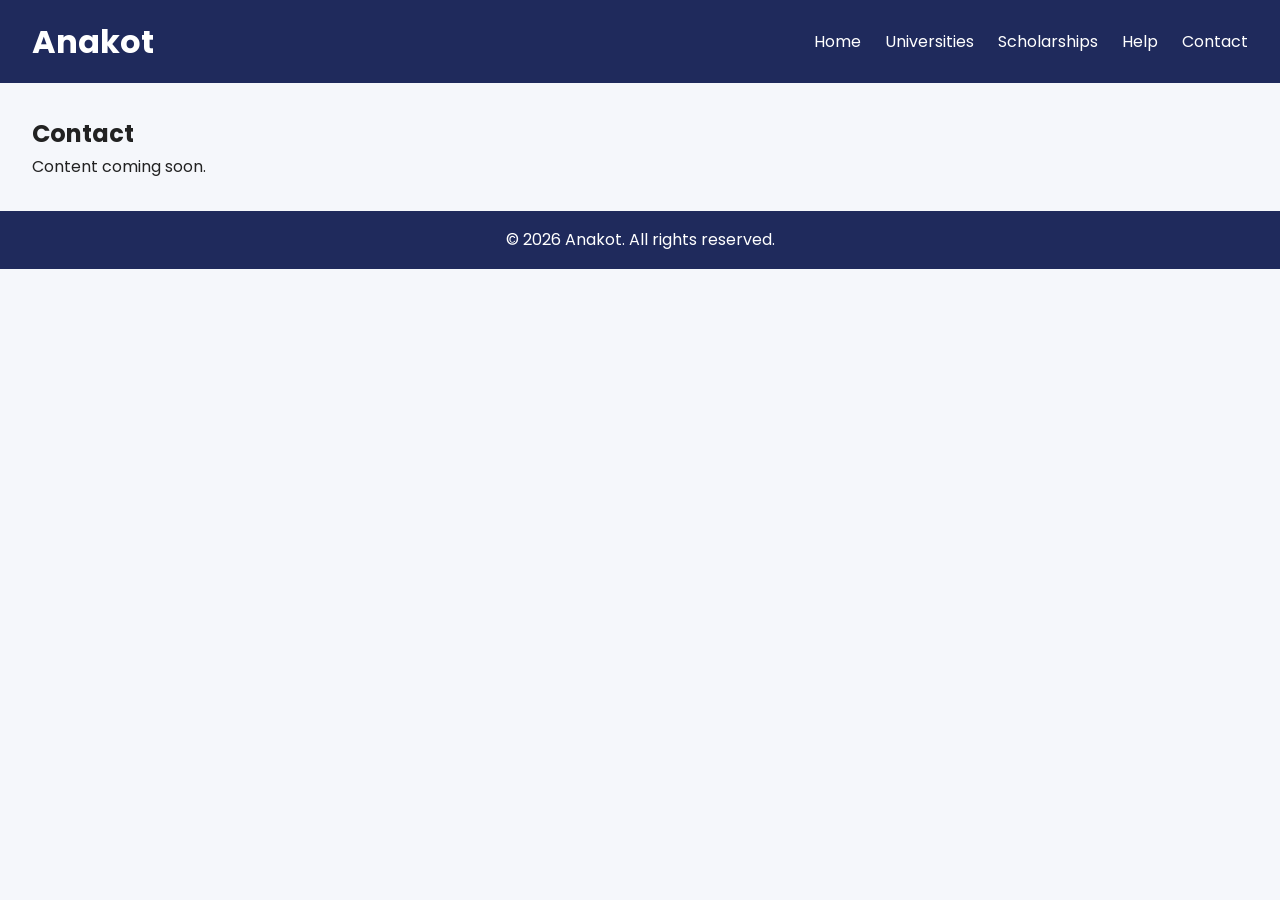
==== contact.html @ ce78c789 "Add Home page and page skeletons" ====
<!DOCTYPE html>
<html lang="en">
<head>
  <meta charset="UTF-8">
  <meta name="viewport" content="width=device-width, initial-scale=1.0">
  <title>Anakot - Home</title>
  <link rel="stylesheet" href="style.css">
</head>
<body>
  <header>
    <h1>Anakot</h1>
    <nav>
      <ul>
        <li><a href="index.html">Home</a></li>
        <li><a href="universities.html">Universities</a></li>
        <li><a href="scholarships.html">Scholarships</a></li>
        <li><a href="help.html">Help</a></li>
        <li><a href="contact.html">Contact</a></li>
      </ul>
    </nav>
  </header>

    <main>
      <section>
        <h2>Contact</h2>
        <p>Content coming soon.</p>
      </section>
    </main>

  <footer>
    <p>&copy; 2026 Anakot. All rights reserved.</p>
  </footer>
</body>
</html>
---- style.css ----
@import url("https://fonts.googleapis.com/css2?family=Poppins:wght@400;600;700&display=swap");

:root {
  --navy: #1f2a5c;
  --accent: #e63946;
  --bg: #f5f7fb;
  --text: #222222;
}

* {
  box-sizing: border-box;
  margin: 0;
  padding: 0;
}

body {
  font-family: "Poppins", sans-serif;
  color: var(--text);
  background: var(--bg);
  line-height: 1.6;
}

header {
  background: var(--navy);
  color: #ffffff;
  padding: 1rem 2rem;
  display: flex;
  justify-content: space-between;
  align-items: center;
}

nav ul {
  list-style: none;
  display: flex;
  gap: 1.5rem;
}

nav a {
  color: #ffffff;
  text-decoration: none;
}

nav a:visited {
  color: #c9cff0;
}

nav a:hover {
  color: var(--accent);
  text-decoration: underline;
}

nav a:active {
  color: #ffd166;
}

main {
  padding: 2rem;
}

footer {
  background: var(--navy);
  color: #ffffff;
  text-align: center;
  padding: 1rem;
}

/* ---------- Buttons ---------- */
.btn {
  display: inline-block;
  background: var(--accent);
  border: 2px solid var(--accent);
  padding: 0.75rem 1.5rem;
  border-radius: 0.5rem;
  text-decoration: none;
  font-weight: 600;
}

.btn:link,
.btn:visited {
  color: #ffffff;
}

.btn:hover {
  background: #ffffff;
  color: var(--accent);
}

.btn:active {
  transform: scale(0.97);
}

/* ---------- Hero ---------- */
.hero {
  background: linear-gradient(rgba(31, 42, 92, 0.6), rgba(31, 42, 92, 0.6)),
              url("images/hero.jpg") center / cover no-repeat;
  color: #ffffff;
  text-align: center;
  padding: 6rem 2rem;
  border-radius: 0.75rem;
}

.hero h2 {
  font-size: 2.5rem;
  margin-bottom: 0.5rem;
}

.hero p {
  max-width: 40rem;
  margin: 0 auto 1.5rem;
}

/* ---------- Sections and cards ---------- */
.section-title {
  margin: 2.5rem 0 1rem;
  color: var(--navy);
}

.card-grid {
  display: grid;
  grid-template-columns: repeat(auto-fit, minmax(16rem, 1fr));
  gap: 1.5rem;
}

.card {
  background: #ffffff;
  border: 1px solid #dde1ee;
  border-radius: 0.75rem;
  overflow: hidden;
  box-shadow: 0 2px 6px rgba(0, 0, 0, 0.08);
}

.card img {
  display: block;
  width: 100%;
  height: 10rem;
  object-fit: cover;
}

.card-body {
  padding: 1rem;
}

.card-body h3 {
  color: var(--navy);
  margin-bottom: 0.25rem;
}

.card-body a {
  color: var(--accent);
  font-weight: 600;
}

/* ---------- Video ---------- */
.video-box {
  max-width: 50rem;
  margin: 0 auto;
}

.video-box iframe {
  width: 100%;
  aspect-ratio: 16 / 9;
  border: 0;
  border-radius: 0.75rem;
}
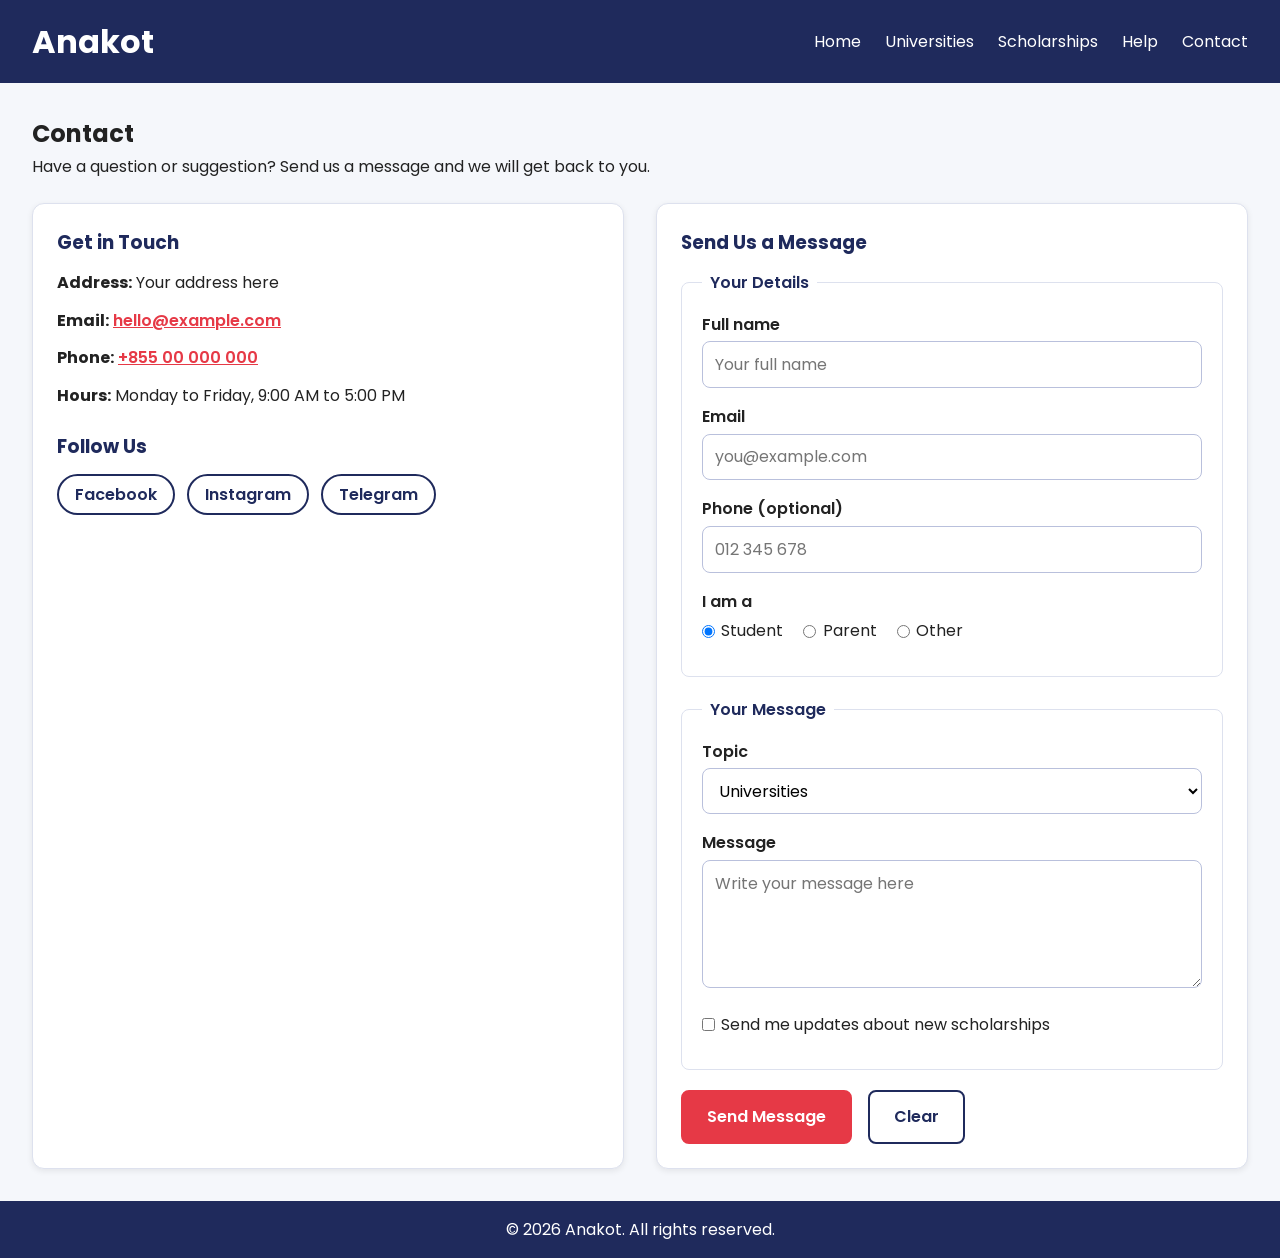
==== commit 716ff707: "Add Contact page with fieldset form and social links" ====
--- a/contact.html
+++ b/contact.html
@@ -20,12 +20,94 @@
     </nav>
   </header>
 
-    <main>
-      <section>
-        <h2>Contact</h2>
-        <p>Content coming soon.</p>
+  <main>
+    <section>
+      <h2>Contact</h2>
+      <p>Have a question or suggestion? Send us a message and we will get back to you.</p>
+    </section>
+
+    <div class="contact-layout">
+      <aside class="contact-card">
+        <h3>Get in Touch</h3>
+        <ul>
+          <li><strong>Address:</strong> Your address here</li>
+          <li><strong>Email:</strong> <a href="mailto:hello@example.com">hello@example.com</a></li>
+          <li><strong>Phone:</strong> <a href="tel:+85500000000">+855 00 000 000</a></li>
+          <li><strong>Hours:</strong> Monday to Friday, 9:00 AM to 5:00 PM</li>
+        </ul>
+
+        <h3>Follow Us</h3>
+        <div class="social-links">
+          <a href="#" target="_blank" rel="noopener">Facebook</a>
+          <a href="#" target="_blank" rel="noopener">Instagram</a>
+          <a href="#" target="_blank" rel="noopener">Telegram</a>
+        </div>
+      </aside>
+
+      <section class="contact-form">
+        <h3>Send Us a Message</h3>
+        <form action="#" method="post">
+          <fieldset>
+            <legend>Your Details</legend>
+
+            <div class="form-group">
+              <label for="name">Full name</label>
+              <input type="text" id="name" name="name" placeholder="Your full name" autocomplete="name" required>
+            </div>
+
+            <div class="form-group">
+              <label for="email">Email</label>
+              <input type="email" id="email" name="email" placeholder="you@example.com" autocomplete="email" required>
+            </div>
+
+            <div class="form-group">
+              <label for="phone">Phone (optional)</label>
+              <input type="tel" id="phone" name="phone" placeholder="012 345 678" autocomplete="tel">
+            </div>
+
+            <div class="form-group">
+              <p class="group-label">I am a</p>
+              <div class="radio-row">
+                <label><input type="radio" name="role" value="student" checked> Student</label>
+                <label><input type="radio" name="role" value="parent"> Parent</label>
+                <label><input type="radio" name="role" value="other"> Other</label>
+              </div>
+            </div>
+          </fieldset>
+
+          <fieldset>
+            <legend>Your Message</legend>
+
+            <div class="form-group">
+              <label for="topic">Topic</label>
+              <select id="topic" name="topic">
+                <option value="universities">Universities</option>
+                <option value="scholarships">Scholarships</option>
+                <option value="feedback">Feedback</option>
+                <option value="other">Other</option>
+              </select>
+            </div>
+
+            <div class="form-group">
+              <label for="message">Message</label>
+              <textarea id="message" name="message" placeholder="Write your message here" required></textarea>
+            </div>
+
+            <div class="form-group">
+              <label class="checkbox-label">
+                <input type="checkbox" name="updates" value="yes"> Send me updates about new scholarships
+              </label>
+            </div>
+          </fieldset>
+
+          <div class="form-actions">
+            <button type="submit" class="btn">Send Message</button>
+            <button type="reset" class="btn btn-outline">Clear</button>
+          </div>
+        </form>
       </section>
-    </main>
+    </div>
+  </main>
 
   <footer>
     <p>&copy; 2026 Anakot. All rights reserved.</p>
--- a/style.css
+++ b/style.css
@@ -161,4 +161,334 @@
   aspect-ratio: 16 / 9;
   border: 0;
   border-radius: 0.75rem;
+}
+
+/* ---------- Page extras ---------- */
+html {
+  scroll-behavior: smooth;
+}
+
+.jump-links {
+  display: flex;
+  flex-wrap: wrap;
+  gap: 1rem;
+  margin-top: 1rem;
+}
+
+/* ---------- Expandable details ---------- */
+details {
+  margin-top: 0.75rem;
+}
+
+summary {
+  cursor: pointer;
+  color: var(--accent);
+  font-weight: 600;
+}
+
+summary:hover {
+  text-decoration: underline;
+}
+
+details[open] summary {
+  margin-bottom: 0.5rem;
+}
+
+/* ---------- Tables ---------- */
+.table-wrap {
+  overflow-x: auto;
+  margin-top: 0.75rem;
+}
+
+table {
+  width: 100%;
+  border-collapse: collapse;
+  font-size: 0.9rem;
+  background: #ffffff;
+}
+
+caption {
+  text-align: left;
+  font-weight: 600;
+  padding-bottom: 0.5rem;
+  color: var(--navy);
+}
+
+th,
+td {
+  border: 1px solid #dde1ee;
+  padding: 0.5rem 0.75rem;
+  text-align: left;
+}
+
+th {
+  background: var(--navy);
+  color: #ffffff;
+}
+
+tbody tr:nth-child(even) {
+  background: #f0f2fa;
+}
+
+tbody tr:hover {
+  background: #e1e6f7;
+}
+
+/* ---------- Transitions and hover effects (extra credit) ---------- */
+.card {
+  transition: transform 0.25s ease, box-shadow 0.25s ease;
+}
+
+.card:hover {
+  transform: translateY(-6px);
+  box-shadow: 0 10px 20px rgba(31, 42, 92, 0.18);
+}
+
+.card img {
+  transition: transform 0.4s ease;
+}
+
+.card:hover img {
+  transform: scale(1.01);
+}
+
+.btn {
+  transition: background 0.25s ease, color 0.25s ease, transform 0.15s ease;
+}
+
+nav a {
+  transition: color 0.2s ease;
+}
+
+/* ---------- Scholarships page ---------- */
+.tag {
+  display: inline-block;
+  background: #e1e6f7;
+  color: var(--navy);
+  font-size: 0.8rem;
+  font-weight: 600;
+  padding: 0.15rem 0.7rem;
+  border-radius: 999px;
+  margin-bottom: 0.5rem;
+}
+
+.card-body h4 {
+  margin-top: 0.75rem;
+  color: var(--navy);
+  font-size: 0.95rem;
+}
+
+.card-body ul {
+  padding-left: 1.25rem;
+  margin-top: 0.25rem;
+}
+
+.card-body .btn {
+  margin-top: 1rem;
+}
+
+td a {
+  color: var(--accent);
+  font-weight: 600;
+}
+
+/* ---------- Help page ---------- */
+.steps-box {
+  background: #ffffff;
+  border: 1px solid #dde1ee;
+  border-radius: 0.75rem;
+  padding: 1.5rem;
+  box-shadow: 0 2px 6px rgba(0, 0, 0, 0.08);
+}
+
+.steps {
+  padding-left: 1.5rem;
+}
+
+.steps li {
+  margin-bottom: 1rem;
+  padding-left: 0.25rem;
+}
+
+.steps li:last-child {
+  margin-bottom: 0;
+}
+
+.steps li::marker {
+  color: var(--accent);
+  font-weight: 700;
+}
+
+.steps strong {
+  color: var(--navy);
+}
+
+.faq details {
+  background: #ffffff;
+  border: 1px solid #dde1ee;
+  border-radius: 0.5rem;
+  padding: 0.75rem 1rem;
+}
+
+.help-cta {
+  text-align: center;
+  margin-top: 2.5rem;
+}
+
+.help-cta p {
+  margin-bottom: 1rem;
+}
+
+/* ---------- Contact page ---------- */
+.contact-layout {
+  display: grid;
+  grid-template-columns: repeat(auto-fit, minmax(18rem, 1fr));
+  gap: 2rem;
+  margin-top: 1.5rem;
+}
+
+.contact-card,
+.contact-form {
+  background: #ffffff;
+  border: 1px solid #dde1ee;
+  border-radius: 0.75rem;
+  padding: 1.5rem;
+  box-shadow: 0 2px 6px rgba(0, 0, 0, 0.08);
+}
+
+.contact-card h3,
+.contact-form h3 {
+  color: var(--navy);
+  margin-bottom: 0.75rem;
+}
+
+.contact-card ul {
+  list-style: none;
+  margin-bottom: 1.5rem;
+}
+
+.contact-card li {
+  margin-bottom: 0.75rem;
+}
+
+.contact-card a {
+  color: var(--accent);
+  font-weight: 600;
+}
+
+/* ---------- Social links ---------- */
+.social-links {
+  display: flex;
+  flex-wrap: wrap;
+  gap: 0.75rem;
+}
+
+.contact-card .social-links a:link,
+.contact-card .social-links a:visited {
+  color: var(--navy);
+  border: 2px solid var(--navy);
+  border-radius: 999px;
+  padding: 0.35rem 1rem;
+  text-decoration: none;
+  transition: background 0.25s ease, color 0.25s ease;
+}
+
+.contact-card .social-links a:hover {
+  background: var(--navy);
+  color: #ffffff;
+}
+
+.contact-card .social-links a:active {
+  background: var(--accent);
+  border-color: var(--accent);
+  color: #ffffff;
+}
+
+/* ---------- Form ---------- */
+fieldset {
+  border: 1px solid #dde1ee;
+  border-radius: 0.5rem;
+  padding: 1rem 1.25rem;
+  margin-bottom: 1.25rem;
+}
+
+legend {
+  padding: 0 0.5rem;
+  font-weight: 600;
+  color: var(--navy);
+}
+
+.form-group {
+  margin-bottom: 1rem;
+}
+
+label,
+.group-label {
+  display: block;
+  font-weight: 600;
+  margin-bottom: 0.25rem;
+}
+
+input[type="text"],
+input[type="email"],
+input[type="tel"],
+select,
+textarea {
+  width: 100%;
+  padding: 0.6rem 0.75rem;
+  border: 1px solid #b9c0dc;
+  border-radius: 0.5rem;
+  font: inherit;
+  background: #ffffff;
+}
+
+textarea {
+  min-height: 8rem;
+  resize: vertical;
+}
+
+input:focus,
+select:focus,
+textarea:focus {
+  outline: 2px solid var(--accent);
+  border-color: var(--accent);
+}
+
+.radio-row {
+  display: flex;
+  flex-wrap: wrap;
+  gap: 1.25rem;
+}
+
+.radio-row label,
+.checkbox-label {
+  display: flex;
+  align-items: center;
+  gap: 0.4rem;
+  font-weight: 400;
+  margin-bottom: 0;
+}
+
+.form-actions {
+  display: flex;
+  flex-wrap: wrap;
+  gap: 1rem;
+}
+
+button.btn {
+  color: #ffffff;
+  font: inherit;
+  font-weight: 600;
+  cursor: pointer;
+}
+
+.btn.btn-outline {
+  background: transparent;
+  border-color: var(--navy);
+  color: var(--navy);
+}
+
+.btn.btn-outline:hover {
+  background: var(--navy);
+  color: #ffffff;
 }
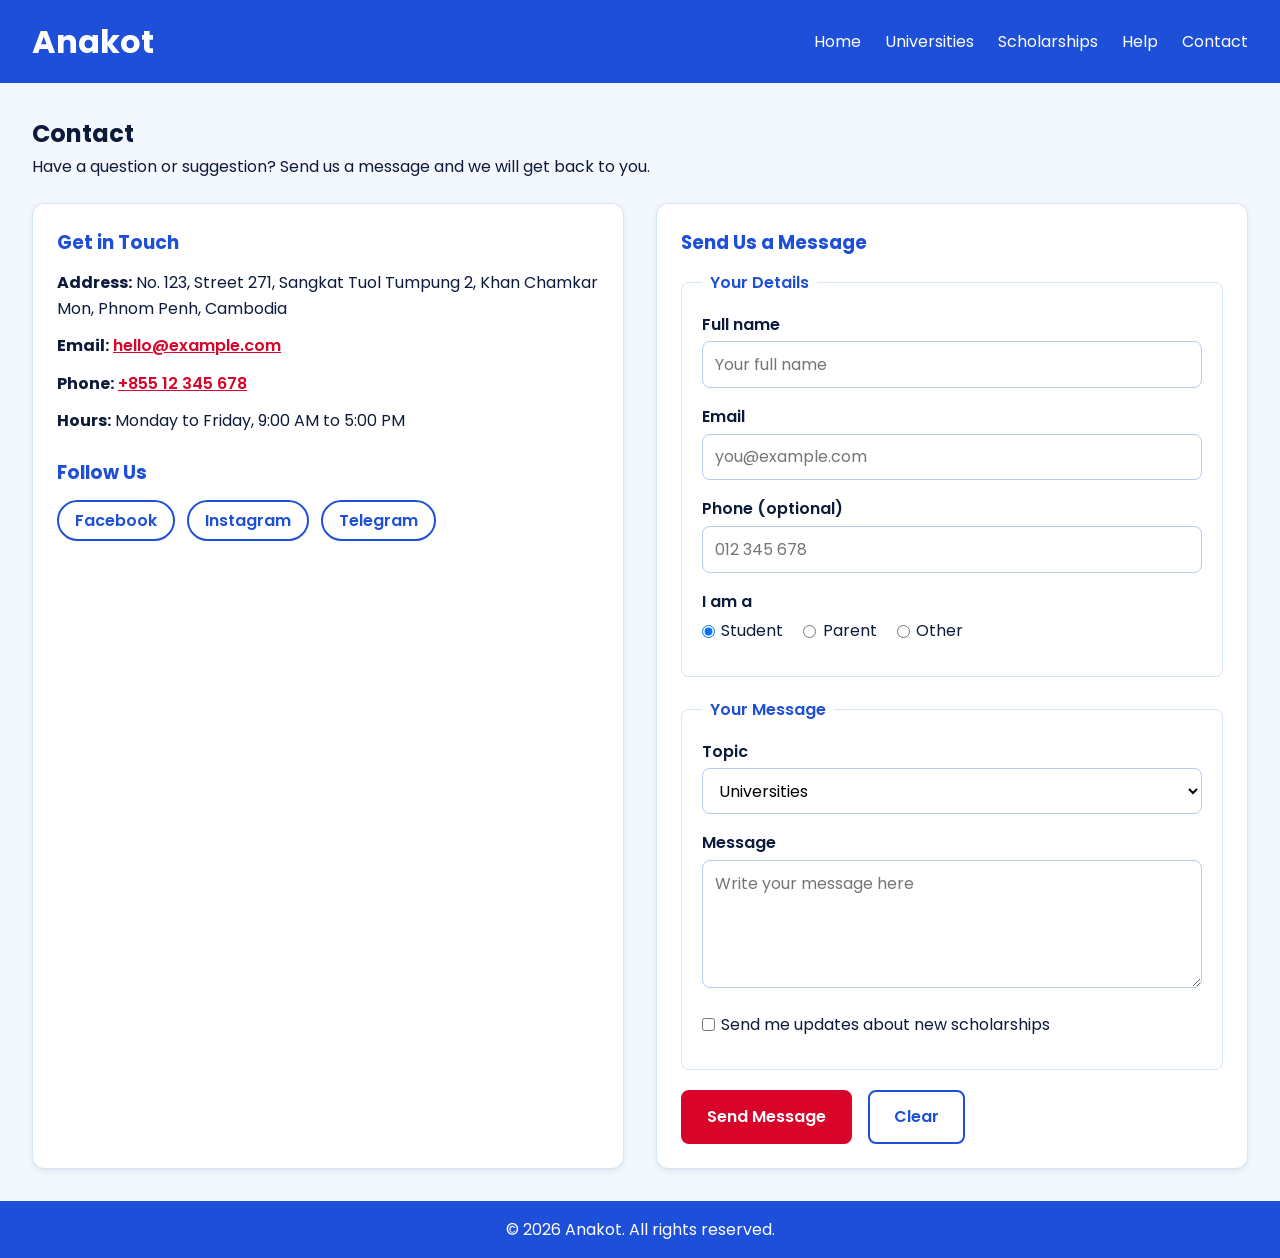
==== commit 134570fa: "include FAQ answers and some changes on the contact page" ====
--- a/contact.html
+++ b/contact.html
@@ -30,9 +30,9 @@
       <aside class="contact-card">
         <h3>Get in Touch</h3>
         <ul>
-          <li><strong>Address:</strong> Your address here</li>
+          <li><strong>Address:</strong> No. 123, Street 271, Sangkat Tuol Tumpung 2, Khan Chamkar Mon, Phnom Penh, Cambodia</li>
           <li><strong>Email:</strong> <a href="mailto:hello@example.com">hello@example.com</a></li>
-          <li><strong>Phone:</strong> <a href="tel:+85500000000">+855 00 000 000</a></li>
+          <li><strong>Phone:</strong> <a href="tel:+85512345678">+855 12 345 678</a></li>
           <li><strong>Hours:</strong> Monday to Friday, 9:00 AM to 5:00 PM</li>
         </ul>
 
--- a/style.css
+++ b/style.css
@@ -1,10 +1,19 @@
 @import url("https://fonts.googleapis.com/css2?family=Poppins:wght@400;600;700&display=swap");
 
 :root {
-  --navy: #1f2a5c;
-  --accent: #e63946;
-  --bg: #f5f7fb;
-  --text: #222222;
+  --navy: #1e4fd8;
+  --navy-rgb: 13, 27, 58;
+  --blue: #1e4fd8;
+  --aqua: #5eead4;
+  --accent: #d90429;
+  --highlight: #5eead4;
+  --bg: #f3f8fe;
+  --text: #0d1b3a;
+  --line: #d5e4fb;
+  --line-strong: #b5ccf3;
+  --tint: #eaf2fd;
+  --tint-hover: #d5e4fb;
+  --nav-visited: #d5e4fb;
 }
 
 * {
@@ -91,7 +100,7 @@
 
 /* ---------- Hero ---------- */
 .hero {
-  background: linear-gradient(rgba(31, 42, 92, 0.6), rgba(31, 42, 92, 0.6)),
+  background: linear-gradient(rgba(var(--navy-rgb), 0.6), rgba(var(--navy-rgb), 0.6)),
               url("images/hero.jpg") center / cover no-repeat;
   color: #ffffff;
   text-align: center;
@@ -122,8 +131,10 @@
 }
 
 .card {
+  display: flex;
+  flex-direction: column;
   background: #ffffff;
-  border: 1px solid #dde1ee;
+  border: 1px solid var(--line);
   border-radius: 0.75rem;
   overflow: hidden;
   box-shadow: 0 2px 6px rgba(0, 0, 0, 0.08);
@@ -137,7 +148,22 @@
 }
 
 .card-body {
+  display: flex;
+  flex-direction: column;
+  flex: 1;
   padding: 1rem;
+}
+
+/* Push the last item (Learn more / View details / Apply now) to the bottom
+   so every card in a row lines up with the longest one */
+.card-body > a:last-child,
+.card-body > details:last-child {
+  margin-top: auto;
+}
+
+/* Keep a minimum gap above that last item on the longest card */
+.card-body > :nth-last-child(2) {
+  margin-bottom: 1rem;
 }
 
 .card-body h3 {
@@ -216,7 +242,7 @@
 
 th,
 td {
-  border: 1px solid #dde1ee;
+  border: 1px solid var(--line);
   padding: 0.5rem 0.75rem;
   text-align: left;
 }
@@ -227,11 +253,11 @@
 }
 
 tbody tr:nth-child(even) {
-  background: #f0f2fa;
+  background: var(--tint);
 }
 
 tbody tr:hover {
-  background: #e1e6f7;
+  background: var(--tint-hover);
 }
 
 /* ---------- Transitions and hover effects (extra credit) ---------- */
@@ -241,7 +267,7 @@
 
 .card:hover {
   transform: translateY(-6px);
-  box-shadow: 0 10px 20px rgba(31, 42, 92, 0.18);
+  box-shadow: 0 10px 20px rgba(var(--navy-rgb), 0.18);
 }
 
 .card img {
@@ -263,7 +289,7 @@
 /* ---------- Scholarships page ---------- */
 .tag {
   display: inline-block;
-  background: #e1e6f7;
+  background: var(--tint-hover);
   color: var(--navy);
   font-size: 0.8rem;
   font-weight: 600;
@@ -284,7 +310,8 @@
 }
 
 .card-body .btn {
-  margin-top: 1rem;
+  margin-top: auto;
+  align-self: flex-start;
 }
 
 td a {
@@ -295,7 +322,7 @@
 /* ---------- Help page ---------- */
 .steps-box {
   background: #ffffff;
-  border: 1px solid #dde1ee;
+  border: 1px solid var(--line);
   border-radius: 0.75rem;
   padding: 1.5rem;
   box-shadow: 0 2px 6px rgba(0, 0, 0, 0.08);
@@ -325,7 +352,7 @@
 
 .faq details {
   background: #ffffff;
-  border: 1px solid #dde1ee;
+  border: 1px solid var(--line);
   border-radius: 0.5rem;
   padding: 0.75rem 1rem;
 }
@@ -350,7 +377,7 @@
 .contact-card,
 .contact-form {
   background: #ffffff;
-  border: 1px solid #dde1ee;
+  border: 1px solid var(--line);
   border-radius: 0.75rem;
   padding: 1.5rem;
   box-shadow: 0 2px 6px rgba(0, 0, 0, 0.08);
@@ -406,7 +433,7 @@
 
 /* ---------- Form ---------- */
 fieldset {
-  border: 1px solid #dde1ee;
+  border: 1px solid var(--line);
   border-radius: 0.5rem;
   padding: 1rem 1.25rem;
   margin-bottom: 1.25rem;
@@ -436,7 +463,7 @@
 textarea {
   width: 100%;
   padding: 0.6rem 0.75rem;
-  border: 1px solid #b9c0dc;
+  border: 1px solid var(--line-strong);
   border-radius: 0.5rem;
   font: inherit;
   background: #ffffff;
@@ -491,4 +518,91 @@
 .btn.btn-outline:hover {
   background: var(--navy);
   color: #ffffff;
+}
+
+/* ---------- Sticky footer ---------- */
+body {
+  min-height: 100vh;
+  display: flex;
+  flex-direction: column;
+}
+
+main {
+  flex: 1;
+}
+
+/* ---------- Responsive: tablet ---------- */
+@media (max-width: 768px) {
+  header {
+    flex-direction: column;
+    gap: 0.75rem;
+    text-align: center;
+  }
+
+  nav ul {
+    flex-wrap: wrap;
+    justify-content: center;
+    gap: 0.5rem 1.25rem;
+  }
+
+  main {
+    padding: 1.5rem 1rem;
+  }
+
+  .hero {
+    padding: 4rem 1.5rem;
+  }
+
+  .hero h2 {
+    font-size: 2rem;
+  }
+}
+
+/* ---------- Responsive: mobile ---------- */
+@media (max-width: 480px) {
+  html {
+    font-size: 90%;
+  }
+
+  .hero {
+    padding: 3rem 1rem;
+  }
+
+  .hero h2 {
+    font-size: 1.6rem;
+  }
+
+  .card-grid,
+  .contact-layout {
+    grid-template-columns: 1fr;
+  }
+
+  .jump-links .btn,
+  .form-actions .btn {
+    flex: 1 1 100%;
+    text-align: center;
+  }
+
+  th,
+  td {
+    padding: 0.4rem 0.5rem;
+  }
+
+  .contact-card,
+  .contact-form,
+  .steps-box {
+    padding: 1rem;
+  }
+
+  fieldset {
+    padding: 0.75rem;
+  }
+
+    nav ul {
+    gap: 0.5rem 0.9rem;
+  }
+
+  nav a {
+    font-size: 0.9rem;
+  }
 }
